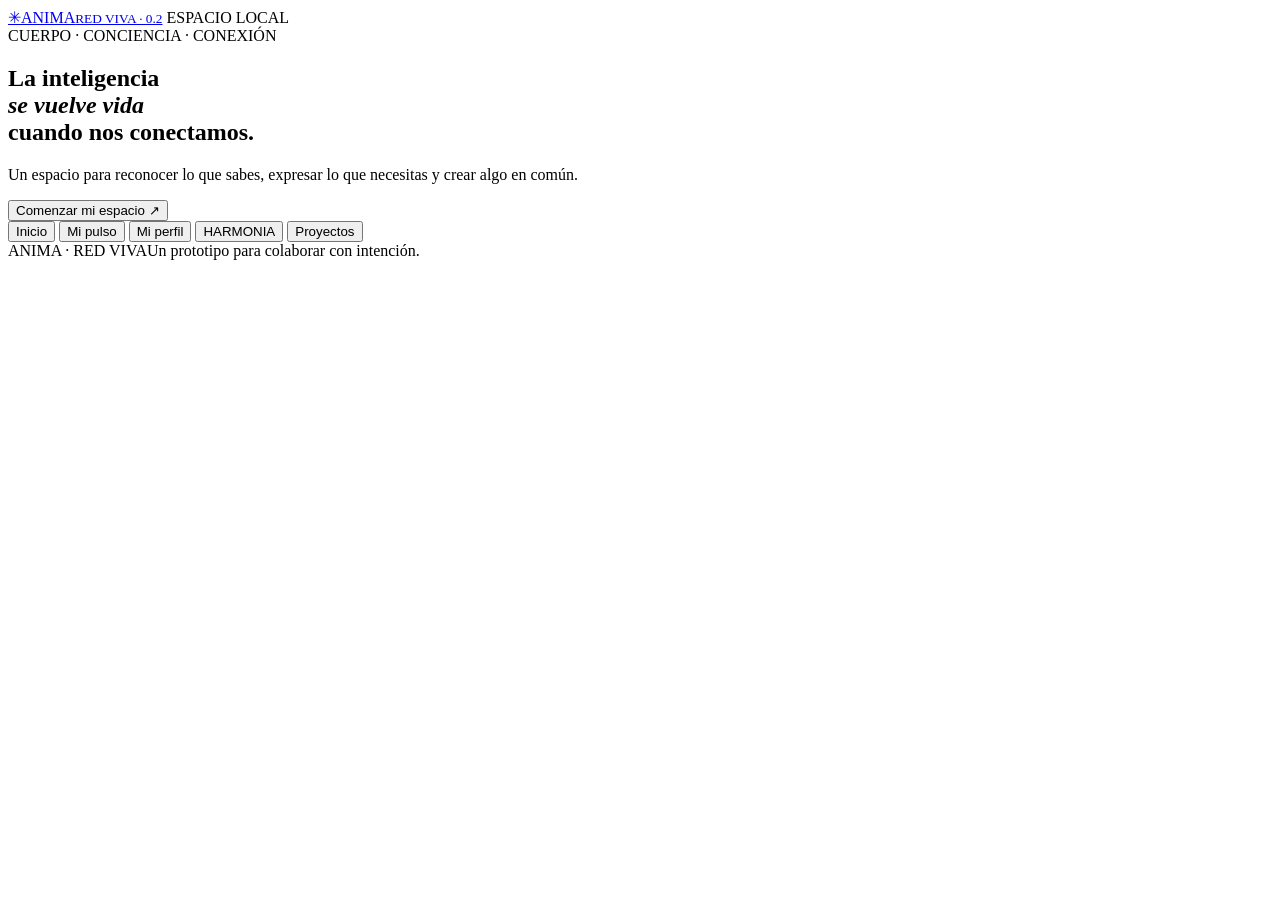
==== index.html @ 6b1956cd "Add ANIMA 0.2 Red Viva prototype" ====
<!doctype html>
<html lang="es">
<head>
  <meta charset="utf-8">
  <meta name="viewport" content="width=device-width, initial-scale=1">
  <meta name="theme-color" content="#101b19">
  <meta name="description" content="ANIMA — un espacio para conectar capacidades, necesidades e iniciativas humanas.">
  <title>ANIMA — Red Viva</title>
  <link rel="stylesheet" href="styles/main.css">
</head>
<body>
  <div class="app-shell">
    <header class="topbar">
      <a class="brand" href="#" aria-label="ANIMA inicio"><span class="brand-mark">✳</span><span>ANIMA<small>RED VIVA · 0.2</small></span></a>
      <span class="local-tag"><i></i> ESPACIO LOCAL</span>
    </header>
    <main>
      <section class="hero">
        <div class="eyebrow">CUERPO · CONCIENCIA · CONEXIÓN</div>
        <h1>La inteligencia<br><em>se vuelve vida</em><br>cuando nos conectamos.</h1>
        <p>Un espacio para reconocer lo que sabes, expresar lo que necesitas y crear algo en común.</p>
        <button class="primary" data-go="profile">Comenzar mi espacio <span>↗</span></button>
      </section>
      <nav class="tabs" aria-label="Secciones">
        <button class="tab active" data-tab="home">Inicio</button>
        <button class="tab" data-tab="pulse">Mi pulso</button>
        <button class="tab" data-tab="profile">Mi perfil</button>
        <button class="tab" data-tab="harmonia">HARMONIA</button>
        <button class="tab" data-tab="projects">Proyectos</button>
      </nav>
      <section id="view" aria-live="polite"></section>
    </main>
    <footer><span>ANIMA · RED VIVA</span><span>Un prototipo para colaborar con intención.</span></footer>
  </div>
  <script src="scripts/harmonia.js"></script>
  <script src="scripts/app.js"></script>
</body>
</html>
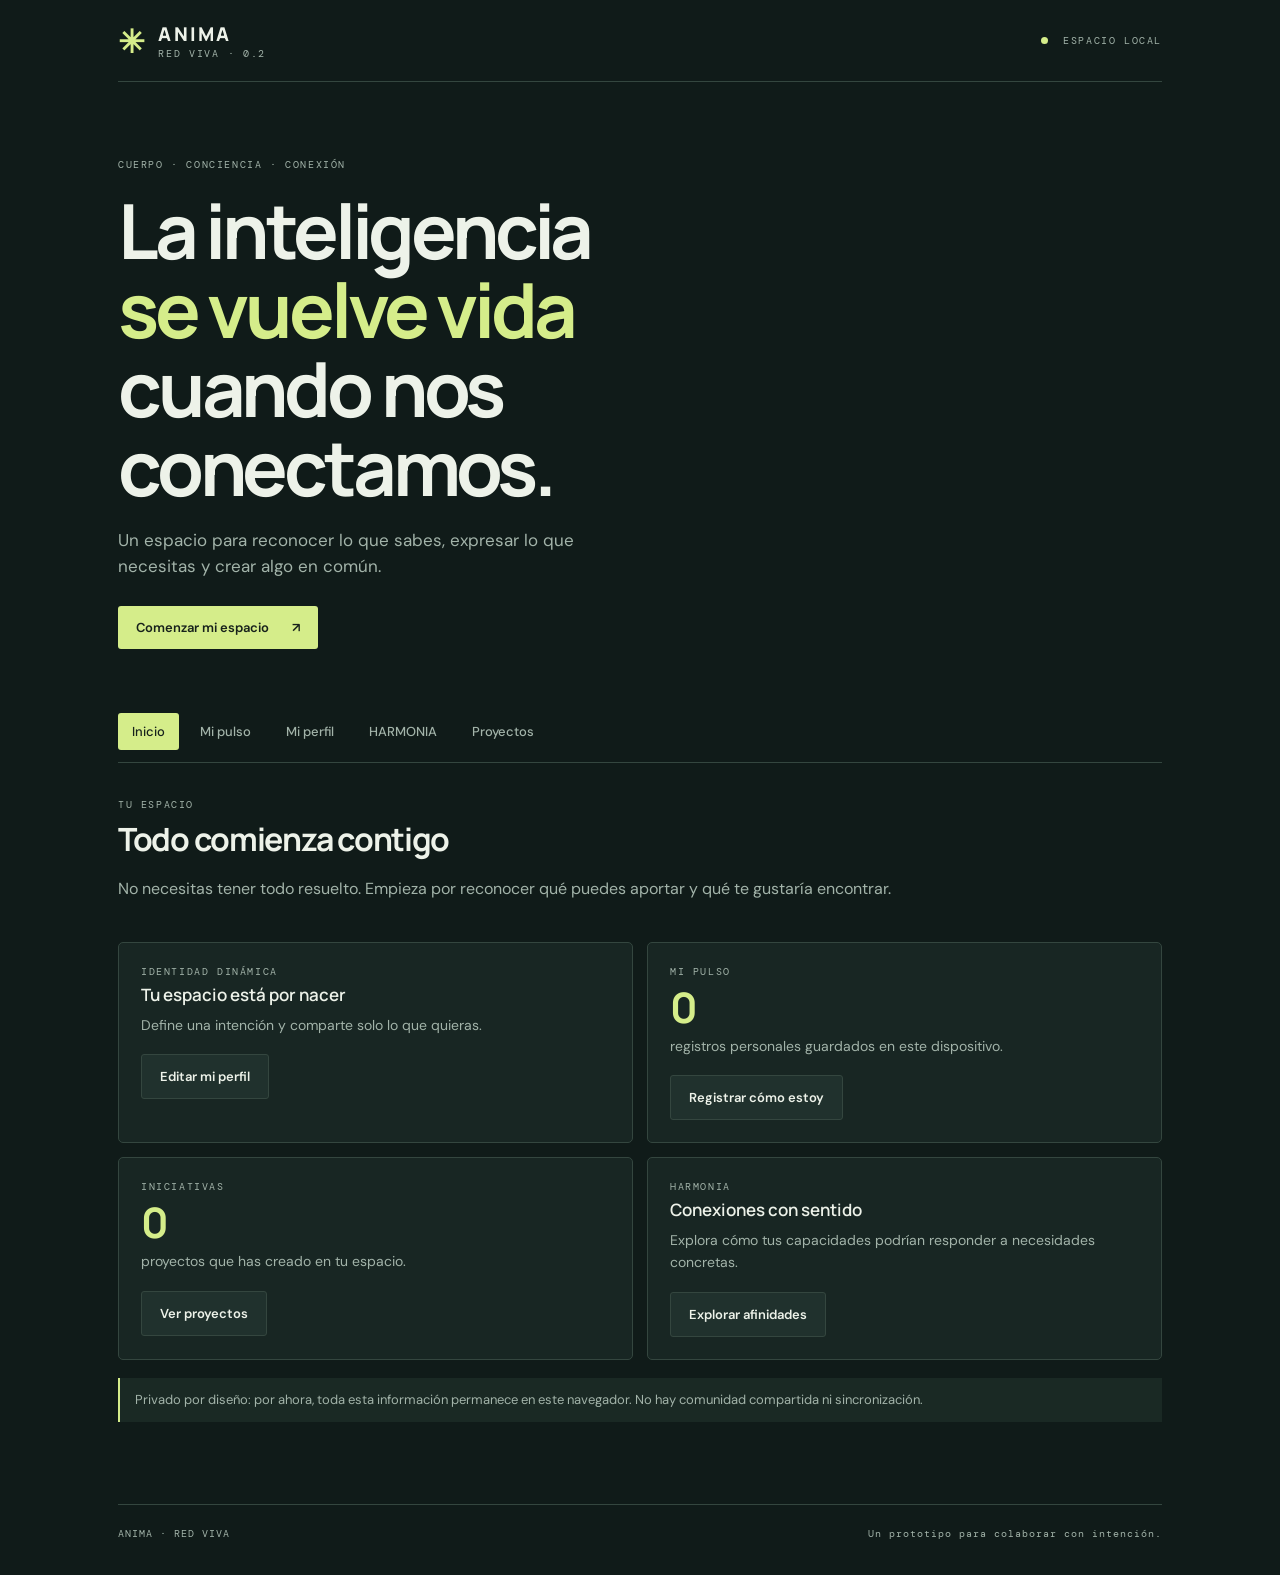
==== commit f51f1f20: "Add PWA manifest and service worker registration" ====
--- a/index.html
+++ b/index.html
@@ -5,6 +5,8 @@
   <meta name="viewport" content="width=device-width, initial-scale=1">
   <meta name="theme-color" content="#101b19">
   <meta name="description" content="ANIMA — un espacio para conectar capacidades, necesidades e iniciativas humanas.">
+  <link rel="manifest" href="manifest.webmanifest">
+  <link rel="icon" href="assets/anima-icon.svg" type="image/svg+xml">
   <title>ANIMA — Red Viva</title>
   <link rel="stylesheet" href="styles/main.css">
 </head>
@@ -34,5 +36,6 @@
   </div>
   <script src="scripts/harmonia.js"></script>
   <script src="scripts/app.js"></script>
+  <script>if("serviceWorker" in navigator && location.protocol!=="file:"){window.addEventListener("load",()=>navigator.serviceWorker.register("service-worker.js").catch(()=>{}));}</script>
 </body>
 </html>
--- a/styles/main.css
+++ b/styles/main.css
@@ -0,0 +1,4 @@
+@import url('https://fonts.googleapis.com/css2?family=DM+Mono:wght@400;500&family=DM+Sans:wght@400;500;600;700&family=Manrope:wght@400;500;600;700;800&display=swap');
+:root{--bg:#101b19;--panel:#182623;--panel2:#20312d;--ink:#edf2e9;--muted:#a2b3a9;--lime:#d5ed8a;--line:#34463f;--terra:#d58d69}
+*{box-sizing:border-box}body{margin:0;background:var(--bg);color:var(--ink);font-family:'DM Sans',sans-serif;line-height:1.55}.app-shell{max-width:1100px;margin:auto;padding:0 28px}.topbar{height:82px;display:flex;align-items:center;justify-content:space-between;border-bottom:1px solid var(--line)}.brand{display:flex;gap:11px;align-items:center;text-decoration:none;color:var(--ink);font:800 19px Manrope;letter-spacing:.12em}.brand small{display:block;font:10px 'DM Mono';color:var(--muted);letter-spacing:.17em}.brand-mark{font-size:32px;color:var(--lime)}.local-tag,.eyebrow,.kicker{font:10px 'DM Mono';letter-spacing:.16em;color:var(--muted)}.local-tag i{display:inline-block;width:7px;height:7px;border-radius:50%;background:var(--lime);margin-right:8px}.hero{padding:76px 0 64px;max-width:760px}.hero h1{font:700 clamp(42px,7vw,76px)/1.04 Manrope;letter-spacing:-.055em;margin:20px 0}.hero h1 em{color:var(--lime);font-style:normal}.hero p{color:var(--muted);font-size:17px;max-width:510px;margin:0 0 26px}.primary,.secondary,.danger{border:0;border-radius:3px;padding:13px 18px;font:600 13px 'DM Sans';cursor:pointer}.primary{background:var(--lime);color:#17211b}.primary span{padding-left:20px}.secondary{background:var(--panel2);color:var(--ink);border:1px solid var(--line)}.danger{background:transparent;color:#f0a98b;border:1px solid #805746}.tabs{display:flex;gap:7px;overflow:auto;border-bottom:1px solid var(--line);padding-bottom:12px}.tab{white-space:nowrap;background:none;border:0;color:var(--muted);padding:10px 14px;cursor:pointer;font:500 13px 'DM Sans'}.tab.active{background:var(--lime);color:#18231d;border-radius:3px}.content{padding:35px 0 64px}.section-head{display:flex;justify-content:space-between;gap:20px;align-items:end;margin-bottom:24px}.section-head h2{font:700 32px Manrope;letter-spacing:-.04em;margin:6px 0}.section-head p,.muted{color:var(--muted)}.grid{display:grid;grid-template-columns:repeat(2,minmax(0,1fr));gap:14px}.card{background:var(--panel);border:1px solid var(--line);padding:22px;border-radius:5px}.card h3{font:600 17px Manrope;margin:5px 0 9px}.card p{color:var(--muted);font-size:14px;margin:0}.big-number{font:700 42px Manrope;color:var(--lime)}.form-grid{display:grid;grid-template-columns:repeat(2,minmax(0,1fr));gap:15px}.field{display:flex;flex-direction:column;gap:7px}.field.full{grid-column:1/-1}.field label{font:10px 'DM Mono';letter-spacing:.12em;color:var(--muted)}input,textarea,select{width:100%;background:#111e1b;color:var(--ink);border:1px solid var(--line);padding:12px;font:14px 'DM Sans';border-radius:3px}textarea{min-height:90px;resize:vertical}.checkline{display:flex;gap:10px;align-items:flex-start;color:var(--muted);font-size:13px}.checkline input{width:auto;margin-top:4px;accent-color:var(--lime)}.actions{display:flex;gap:10px;flex-wrap:wrap;margin-top:18px}.notice{border-left:2px solid var(--lime);padding:12px 15px;background:#1a2924;color:var(--muted);font-size:13px;margin:18px 0}.item{display:flex;justify-content:space-between;gap:16px;padding:15px 0;border-bottom:1px solid var(--line)}.pill{display:inline-block;border:1px solid var(--line);padding:4px 8px;font:10px 'DM Mono';color:var(--lime);margin:4px 4px 0 0}.score{font:700 28px Manrope;color:var(--lime)}.empty{padding:30px;text-align:center;border:1px dashed var(--line);color:var(--muted)}footer{display:flex;justify-content:space-between;gap:15px;padding:22px 0 35px;border-top:1px solid var(--line);font:10px 'DM Mono';letter-spacing:.1em;color:var(--muted)}button:focus-visible,a:focus-visible,input:focus-visible,textarea:focus-visible{outline:2px solid var(--lime);outline-offset:3px}
+@media(max-width:650px){.app-shell{padding:0 17px}.hero{padding:55px 0 45px}.hero p{font-size:15px}.grid,.form-grid{grid-template-columns:1fr}.section-head{display:block}.local-tag{font-size:8px}footer{display:block}footer span{display:block;margin:5px 0}}
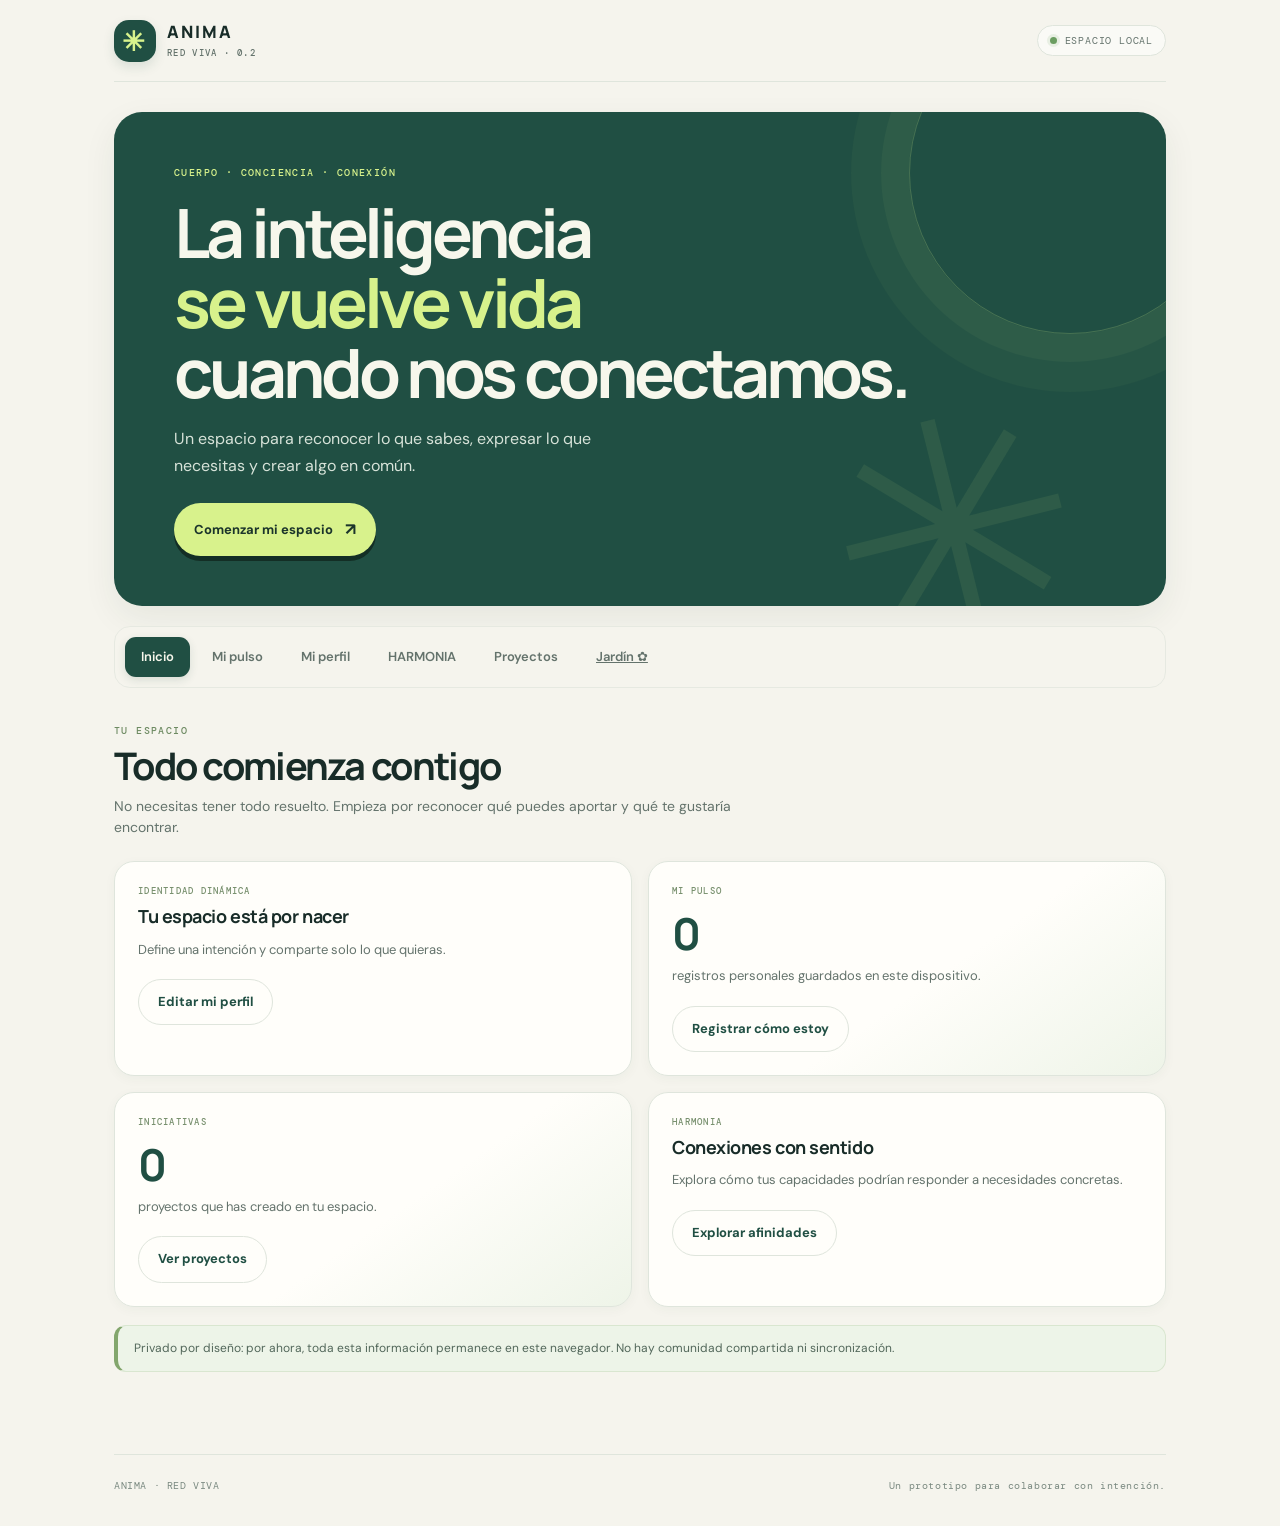
==== commit 145861d6: "Link Garden page from ANIMA navigation" ====
--- a/index.html
+++ b/index.html
@@ -29,6 +29,7 @@
         <button class="tab" data-tab="profile">Mi perfil</button>
         <button class="tab" data-tab="harmonia">HARMONIA</button>
         <button class="tab" data-tab="projects">Proyectos</button>
+        <a class="tab garden-tab" href="garden.html">Jardín ✿</a>
       </nav>
       <section id="view" aria-live="polite"></section>
     </main>
--- a/styles/main.css
+++ b/styles/main.css
@@ -1,4 +1,91 @@
 @import url('https://fonts.googleapis.com/css2?family=DM+Mono:wght@400;500&family=DM+Sans:wght@400;500;600;700&family=Manrope:wght@400;500;600;700;800&display=swap');
-:root{--bg:#101b19;--panel:#182623;--panel2:#20312d;--ink:#edf2e9;--muted:#a2b3a9;--lime:#d5ed8a;--line:#34463f;--terra:#d58d69}
-*{box-sizing:border-box}body{margin:0;background:var(--bg);color:var(--ink);font-family:'DM Sans',sans-serif;line-height:1.55}.app-shell{max-width:1100px;margin:auto;padding:0 28px}.topbar{height:82px;display:flex;align-items:center;justify-content:space-between;border-bottom:1px solid var(--line)}.brand{display:flex;gap:11px;align-items:center;text-decoration:none;color:var(--ink);font:800 19px Manrope;letter-spacing:.12em}.brand small{display:block;font:10px 'DM Mono';color:var(--muted);letter-spacing:.17em}.brand-mark{font-size:32px;color:var(--lime)}.local-tag,.eyebrow,.kicker{font:10px 'DM Mono';letter-spacing:.16em;color:var(--muted)}.local-tag i{display:inline-block;width:7px;height:7px;border-radius:50%;background:var(--lime);margin-right:8px}.hero{padding:76px 0 64px;max-width:760px}.hero h1{font:700 clamp(42px,7vw,76px)/1.04 Manrope;letter-spacing:-.055em;margin:20px 0}.hero h1 em{color:var(--lime);font-style:normal}.hero p{color:var(--muted);font-size:17px;max-width:510px;margin:0 0 26px}.primary,.secondary,.danger{border:0;border-radius:3px;padding:13px 18px;font:600 13px 'DM Sans';cursor:pointer}.primary{background:var(--lime);color:#17211b}.primary span{padding-left:20px}.secondary{background:var(--panel2);color:var(--ink);border:1px solid var(--line)}.danger{background:transparent;color:#f0a98b;border:1px solid #805746}.tabs{display:flex;gap:7px;overflow:auto;border-bottom:1px solid var(--line);padding-bottom:12px}.tab{white-space:nowrap;background:none;border:0;color:var(--muted);padding:10px 14px;cursor:pointer;font:500 13px 'DM Sans'}.tab.active{background:var(--lime);color:#18231d;border-radius:3px}.content{padding:35px 0 64px}.section-head{display:flex;justify-content:space-between;gap:20px;align-items:end;margin-bottom:24px}.section-head h2{font:700 32px Manrope;letter-spacing:-.04em;margin:6px 0}.section-head p,.muted{color:var(--muted)}.grid{display:grid;grid-template-columns:repeat(2,minmax(0,1fr));gap:14px}.card{background:var(--panel);border:1px solid var(--line);padding:22px;border-radius:5px}.card h3{font:600 17px Manrope;margin:5px 0 9px}.card p{color:var(--muted);font-size:14px;margin:0}.big-number{font:700 42px Manrope;color:var(--lime)}.form-grid{display:grid;grid-template-columns:repeat(2,minmax(0,1fr));gap:15px}.field{display:flex;flex-direction:column;gap:7px}.field.full{grid-column:1/-1}.field label{font:10px 'DM Mono';letter-spacing:.12em;color:var(--muted)}input,textarea,select{width:100%;background:#111e1b;color:var(--ink);border:1px solid var(--line);padding:12px;font:14px 'DM Sans';border-radius:3px}textarea{min-height:90px;resize:vertical}.checkline{display:flex;gap:10px;align-items:flex-start;color:var(--muted);font-size:13px}.checkline input{width:auto;margin-top:4px;accent-color:var(--lime)}.actions{display:flex;gap:10px;flex-wrap:wrap;margin-top:18px}.notice{border-left:2px solid var(--lime);padding:12px 15px;background:#1a2924;color:var(--muted);font-size:13px;margin:18px 0}.item{display:flex;justify-content:space-between;gap:16px;padding:15px 0;border-bottom:1px solid var(--line)}.pill{display:inline-block;border:1px solid var(--line);padding:4px 8px;font:10px 'DM Mono';color:var(--lime);margin:4px 4px 0 0}.score{font:700 28px Manrope;color:var(--lime)}.empty{padding:30px;text-align:center;border:1px dashed var(--line);color:var(--muted)}footer{display:flex;justify-content:space-between;gap:15px;padding:22px 0 35px;border-top:1px solid var(--line);font:10px 'DM Mono';letter-spacing:.1em;color:var(--muted)}button:focus-visible,a:focus-visible,input:focus-visible,textarea:focus-visible{outline:2px solid var(--lime);outline-offset:3px}
-@media(max-width:650px){.app-shell{padding:0 17px}.hero{padding:55px 0 45px}.hero p{font-size:15px}.grid,.form-grid{grid-template-columns:1fr}.section-head{display:block}.local-tag{font-size:8px}footer{display:block}footer span{display:block;margin:5px 0}}
+
+:root{
+ --bg:#f5f4ed;--paper:#fffefa;--ink:#182c28;--muted:#64736c;--soft:#e8ede4;
+ --line:#dfe5dc;--green:#204f43;--green-2:#d8e8c7;--lime:#d8f28c;
+ --coral:#e58a6d;--blue:#dfe9f5;--shadow:0 12px 34px rgba(28,55,43,.07);
+ --radius:20px;--radius-sm:12px;
+ color-scheme:light;
+}
+*{box-sizing:border-box}
+html{scroll-behavior:smooth;-webkit-text-size-adjust:100%}
+body{margin:0;background:var(--bg);color:var(--ink);font-family:'DM Sans',system-ui,sans-serif;font-size:15px;line-height:1.55;-webkit-font-smoothing:antialiased}
+button,input,textarea,select{font:inherit}
+button{touch-action:manipulation}
+.app-shell{max-width:1120px;margin:0 auto;padding:0 34px}
+.topbar{height:82px;display:flex;align-items:center;justify-content:space-between;border-bottom:1px solid var(--line);gap:16px}
+.brand{display:flex;gap:11px;align-items:center;text-decoration:none;color:var(--ink);font:800 17px/1 Manrope,sans-serif;letter-spacing:.12em}
+.brand small{display:block;margin-top:7px;font:500 9px 'DM Mono',monospace;color:var(--muted);letter-spacing:.15em}
+.brand-mark{display:grid;place-items:center;width:42px;height:42px;background:var(--green);color:var(--lime);border-radius:15px;font-size:27px;box-shadow:0 5px 12px #204f4320}
+.local-tag{display:inline-flex;align-items:center;gap:8px;padding:8px 12px;border:1px solid var(--line);border-radius:99px;background:#ffffff8c;color:var(--muted);font:10px 'DM Mono',monospace;letter-spacing:.08em;white-space:nowrap}
+.local-tag i{width:7px;height:7px;border-radius:50%;background:#6b9d61;box-shadow:0 0 0 3px #6b9d6120}
+.hero.is-hidden{display:none}.hero{position:relative;isolation:isolate;overflow:hidden;padding:54px clamp(22px,5vw,60px) 50px;margin:30px 0 20px;background:var(--green);color:#f7f7ec;border-radius:28px;box-shadow:var(--shadow)}
+.hero:after{content:"";position:absolute;z-index:-1;width:320px;height:320px;right:-65px;top:-100px;border:1px solid #d8f28c35;border-radius:50%;box-shadow:0 0 0 28px #d8f28c0a,0 0 0 58px #d8f28c08}
+.hero:before{content:"✳";position:absolute;right:8%;bottom:-78px;color:#d8f28c13;font-size:300px;line-height:1;transform:rotate(-14deg);z-index:-1}
+.eyebrow,.kicker{font:500 10px 'DM Mono',monospace;letter-spacing:.14em;text-transform:uppercase}
+.hero .eyebrow{color:var(--lime)}
+.hero h1{font:700 clamp(37px,6.2vw,68px)/1.03 Manrope,sans-serif;letter-spacing:-.06em;max-width:750px;margin:18px 0}
+.hero h1 em{font-style:normal;color:var(--lime)}
+.hero p{max-width:475px;margin:0 0 24px;color:#d7e3d9;font-size:16px;line-height:1.7}
+.primary,.secondary,.danger{min-height:46px;display:inline-flex;align-items:center;justify-content:center;gap:12px;border-radius:999px;padding:12px 19px;border:1px solid transparent;font-weight:700;font-size:13px;cursor:pointer;transition:transform .18s ease,background .18s ease,box-shadow .18s ease}
+.primary{background:var(--lime);color:#1b342b;box-shadow:0 5px 0 #132e25}
+.primary:hover{background:#e5ffae;transform:translateY(-1px)}
+.primary span{font-size:17px}
+.secondary{background:var(--paper);color:var(--green);border-color:var(--line)}
+.secondary:hover{background:var(--soft);border-color:#cbd8ca}
+.danger{background:#fff5f0;color:#974a35;border-color:#f0c5b7}
+.tabs{position:sticky;top:0;z-index:5;display:flex;gap:6px;overflow-x:auto;scrollbar-width:none;padding:10px;margin:0 0 6px;background:#f5f4edf0;border:1px solid #e6e9e1;border-radius:16px;backdrop-filter:blur(16px)}
+.tabs::-webkit-scrollbar{display:none}
+.tab{flex:0 0 auto;min-height:40px;padding:10px 16px;border:0;border-radius:11px;background:transparent;color:var(--muted);font-size:13px;font-weight:600;cursor:pointer;white-space:nowrap;transition:background .18s ease,color .18s ease}
+.tab:hover{background:#e8ede4;color:var(--green)}
+.tab.active{background:var(--green);color:#f7f7ec;box-shadow:0 3px 8px #204f4324}
+.content{padding:30px 0 64px;animation:rise .28s ease both}
+@keyframes rise{from{opacity:.4;transform:translateY(5px)}to{opacity:1;transform:translateY(0)}}
+.section-head{display:flex;justify-content:space-between;gap:20px;align-items:end;margin-bottom:22px}
+.section-head .kicker{color:#6d8a62}
+.section-head h2{font:700 clamp(27px,4vw,38px)/1.1 Manrope,sans-serif;letter-spacing:-.045em;margin:8px 0 9px}
+.section-head p{max-width:620px;color:var(--muted);margin:0;font-size:14px}
+.grid{display:grid;grid-template-columns:repeat(2,minmax(0,1fr));gap:16px}
+.card{min-width:0;background:var(--paper);border:1px solid var(--line);padding:23px;border-radius:var(--radius);box-shadow:0 3px 12px #1d44300a;transition:transform .18s ease,border-color .18s ease,box-shadow .18s ease}
+.grid>.card:hover,.grid>article.card:hover{transform:translateY(-2px);border-color:#c6d6c4;box-shadow:var(--shadow)}
+.card .kicker{color:#78906e;font-size:9px}
+.card h3{font:700 18px/1.3 Manrope,sans-serif;letter-spacing:-.025em;margin:8px 0 10px}
+.card p{color:var(--muted);font-size:13px;line-height:1.65;margin:7px 0}
+.card p b{color:var(--ink);font-weight:600}
+.big-number{font:700 44px/.98 Manrope,sans-serif;letter-spacing:-.06em;color:var(--green);margin:15px 0 10px}
+.card .actions{display:flex;gap:9px;flex-wrap:wrap;margin-top:19px}
+.card .actions button{min-height:42px}
+.card:has(.big-number){background:linear-gradient(145deg,#fffefa 55%,#eef4e8)}
+.card:has(.score){background:linear-gradient(145deg,#fffefa 45%,#f1f5eb)}
+.form-grid{display:grid;grid-template-columns:repeat(2,minmax(0,1fr));gap:18px}
+.field{min-width:0;display:flex;flex-direction:column;gap:8px}
+.field.full{grid-column:1/-1}
+.field>label{font:500 10px 'DM Mono',monospace;letter-spacing:.1em;color:#61756a}
+input,textarea,select{width:100%;min-height:46px;padding:12px 14px;background:#fbfcf8;color:var(--ink);border:1px solid #d9e1d7;border-radius:12px;outline:none;transition:border-color .15s ease,box-shadow .15s ease}
+textarea{min-height:104px;resize:vertical}
+input::placeholder,textarea::placeholder{color:#9aa69b}
+input:focus,textarea:focus,select:focus{border-color:#6c967b;box-shadow:0 0 0 3px #6c967b24}
+.checkline{display:flex;gap:11px;align-items:flex-start;color:var(--muted)!important;font:400 13px/1.6 'DM Sans',sans-serif!important;letter-spacing:0!important;text-transform:none}
+.checkline input{flex:0 0 auto;width:18px;min-height:18px;height:18px;margin:2px 0 0;accent-color:var(--green)}
+.notice{border:1px solid #d9e6d0;border-left:4px solid #83a66d;border-radius:12px;padding:13px 16px;background:#edf4e8;color:#52675a;font-size:12px;line-height:1.65;margin:18px 0}
+.item{display:flex;justify-content:space-between;gap:16px;padding:15px 0;border-bottom:1px solid var(--line)}
+.item:last-child{border-bottom:0}
+.item strong{font-size:14px}
+.score{display:inline-flex;align-items:center;justify-content:center;min-width:74px;min-height:48px;padding:4px 13px;margin:8px 0 12px;border-radius:14px;background:var(--green-2);color:var(--green);font:700 25px Manrope,sans-serif;letter-spacing:-.04em}
+.empty{padding:34px 24px;text-align:center;border:1px dashed #cbd8c9;border-radius:var(--radius);color:var(--muted);background:#ffffff7a;font-size:13px}
+footer{display:flex;justify-content:space-between;gap:15px;padding:24px 0 34px;border-top:1px solid var(--line);font:10px 'DM Mono',monospace;letter-spacing:.06em;color:#7a8980}
+button:focus-visible,a:focus-visible,input:focus-visible,textarea:focus-visible,select:focus-visible{outline:3px solid #82a86e;outline-offset:3px}
+@media(min-width:900px){.grid{grid-template-columns:repeat(2,minmax(0,1fr))}.grid>.card:first-child:nth-last-child(3),.grid>.card:first-child:nth-last-child(3)~.card{min-height:190px}}
+@media(max-width:700px){
+ .app-shell{padding:0 16px}.topbar{height:70px}.brand-mark{width:38px;height:38px;border-radius:13px}
+ .local-tag{font-size:9px;padding:7px 10px}.hero{padding:34px 23px 30px;margin:17px 0 15px;border-radius:23px}
+ .hero h1{font-size:clamp(36px,10vw,52px);margin:15px 0}.hero p{font-size:14px;line-height:1.65;max-width:320px}
+ .hero:after{width:220px;height:220px;right:-100px;top:-45px}.hero:before{font-size:210px;right:-18px;bottom:-52px}
+ .tabs{top:0;margin-left:-2px;margin-right:-2px;padding:6px;border-radius:14px;gap:3px}
+ .tab{min-height:42px;padding:10px 13px;font-size:12px}
+ .content{padding:25px 0 42px}.section-head{display:block;margin-bottom:19px}.section-head h2{font-size:30px}
+ .grid,.form-grid{grid-template-columns:1fr;gap:12px}.card{padding:19px;border-radius:17px}
+ .field.full{grid-column:auto}.notice{font-size:12px}
+ footer{display:block;line-height:1.8;padding-bottom:26px}footer span{display:block;margin:4px 0}
+}
+@media(prefers-reduced-motion:reduce){*,*::before,*::after{scroll-behavior:auto!important;animation-duration:.01ms!important;animation-iteration-count:1!important;transition-duration:.01ms!important}}
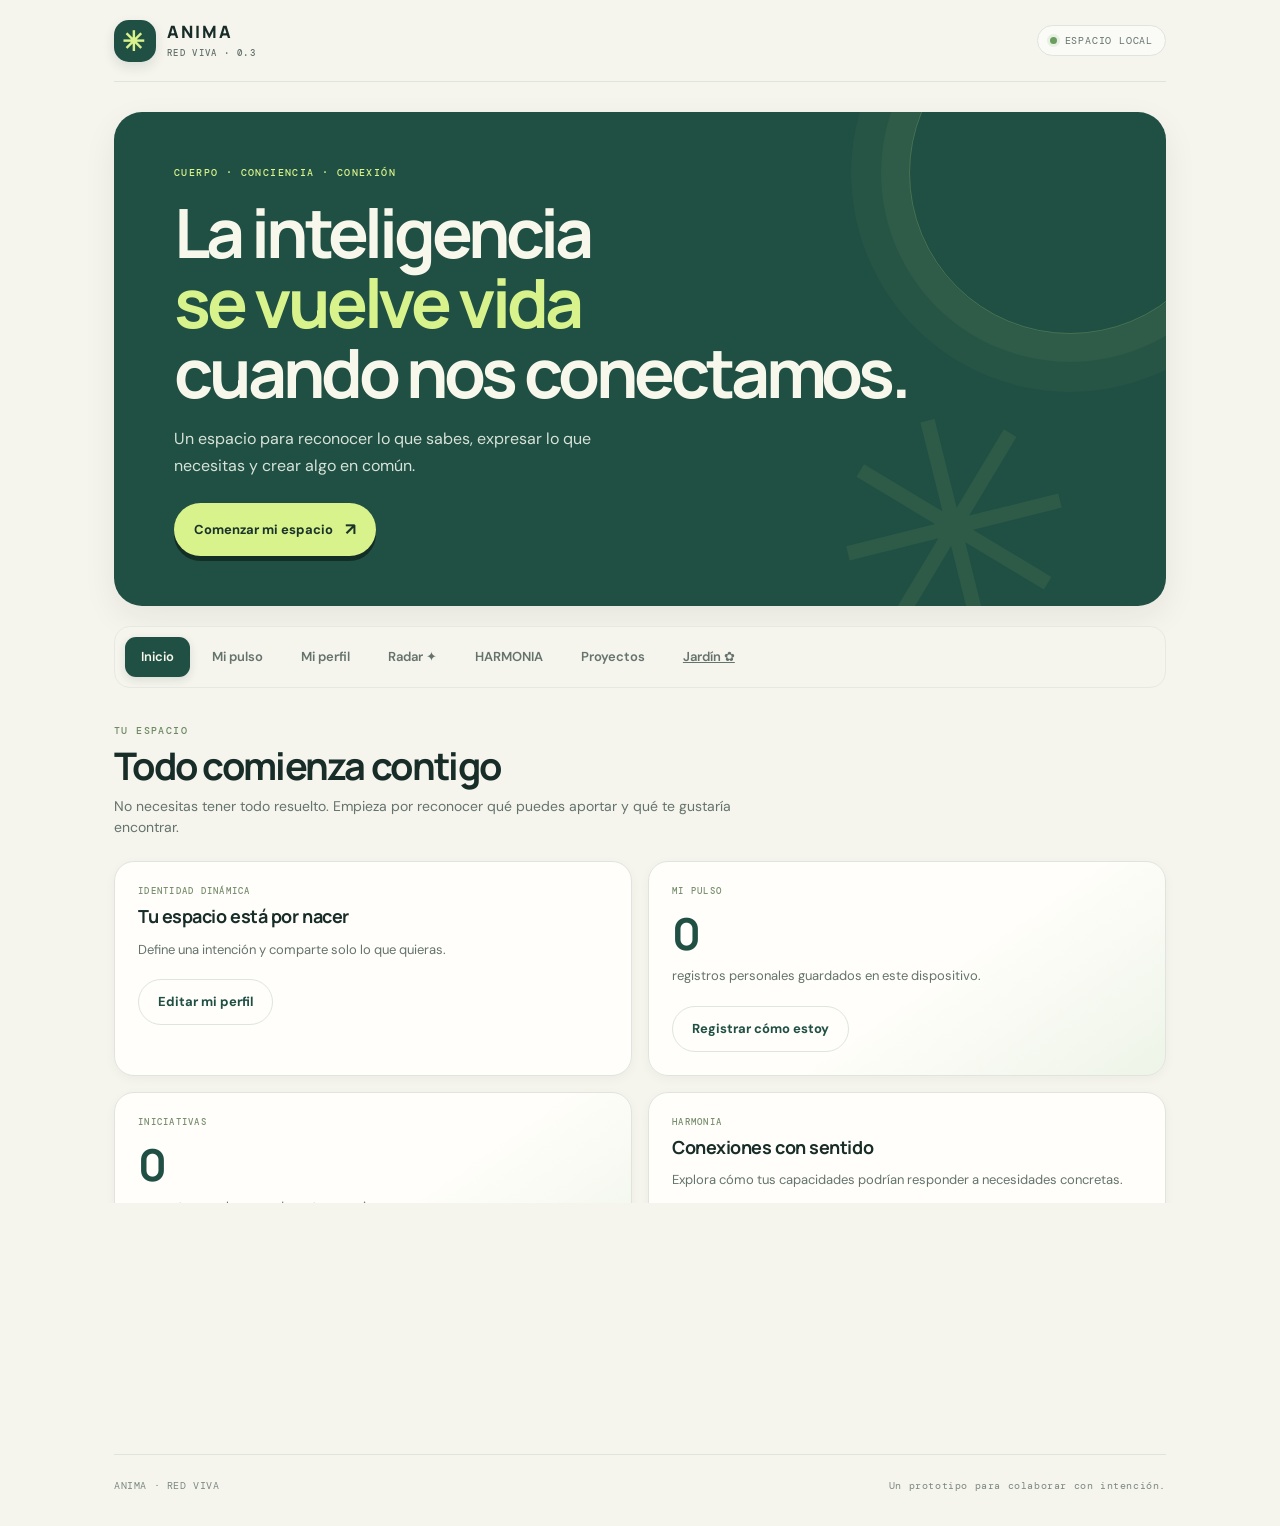
==== commit 76f3059d: "Add Radar navigation and mark ANIMA 0.3" ====
--- a/index.html
+++ b/index.html
@@ -13,7 +13,7 @@
 <body>
   <div class="app-shell">
     <header class="topbar">
-      <a class="brand" href="#" aria-label="ANIMA inicio"><span class="brand-mark">✳</span><span>ANIMA<small>RED VIVA · 0.2</small></span></a>
+      <a class="brand" href="#" aria-label="ANIMA inicio"><span class="brand-mark">✳</span><span>ANIMA<small>RED VIVA · 0.3</small></span></a>
       <span class="local-tag"><i></i> ESPACIO LOCAL</span>
     </header>
     <main>
@@ -27,6 +27,7 @@
         <button class="tab active" data-tab="home">Inicio</button>
         <button class="tab" data-tab="pulse">Mi pulso</button>
         <button class="tab" data-tab="profile">Mi perfil</button>
+        <button class="tab" data-tab="radar">Radar ✦</button>
         <button class="tab" data-tab="harmonia">HARMONIA</button>
         <button class="tab" data-tab="projects">Proyectos</button>
         <a class="tab garden-tab" href="garden.html">Jardín ✿</a>
